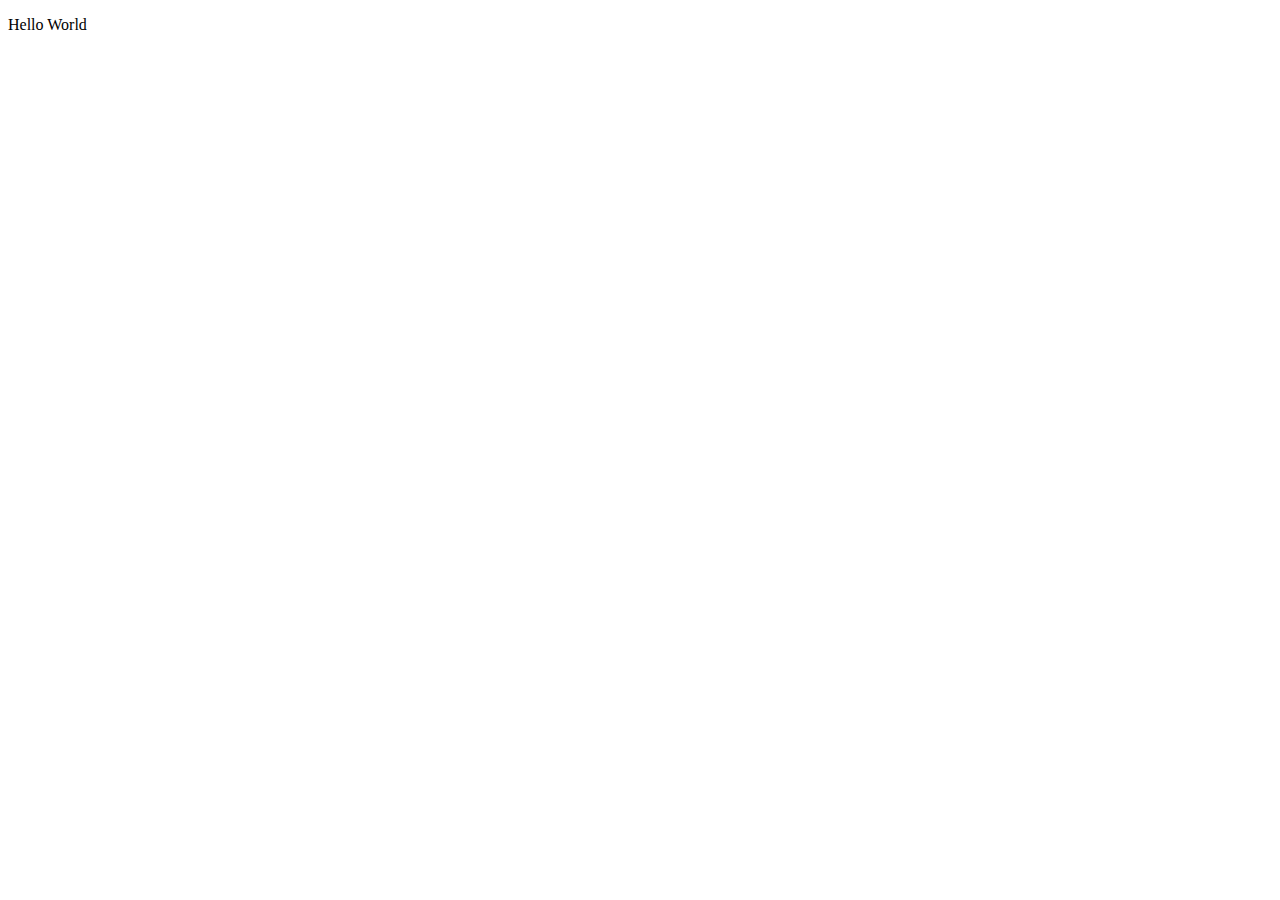
==== index.html @ bbb7200f "update" ====
<!DOCTYPE html>
<html lang="en">
<head>
    <meta charset="UTF-8">
    <meta name="viewport" content="width=device-width, initial-scale=1.0">
    <title>Document</title>
</head>
<body>

<p>Hello World</p>
    
</body>
</html>
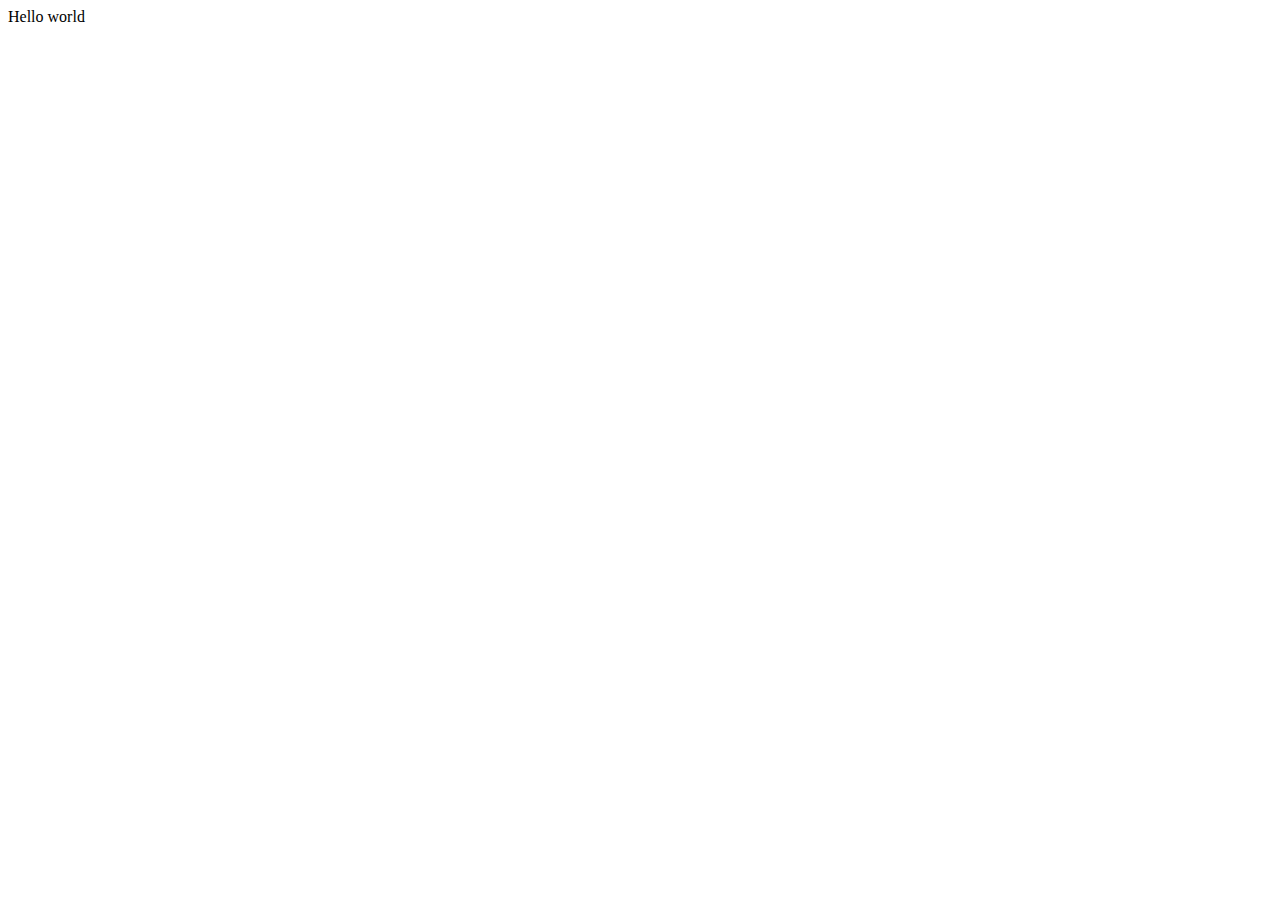
==== commit 6e772ab5: "update" ====
--- a/index.html
+++ b/index.html
@@ -1,13 +1,11 @@
 <!DOCTYPE html>
 <html lang="en">
 <head>
-    <meta charset="UTF-8">
-    <meta name="viewport" content="width=device-width, initial-scale=1.0">
-    <title>Document</title>
+  <meta charset="UTF-8">
+  <meta name="viewport" content="width=device-width, initial-scale=1.0">
+  <title>Document</title>
 </head>
 <body>
-
-<p>Hello World</p>
-    
+  Hello world
 </body>
 </html>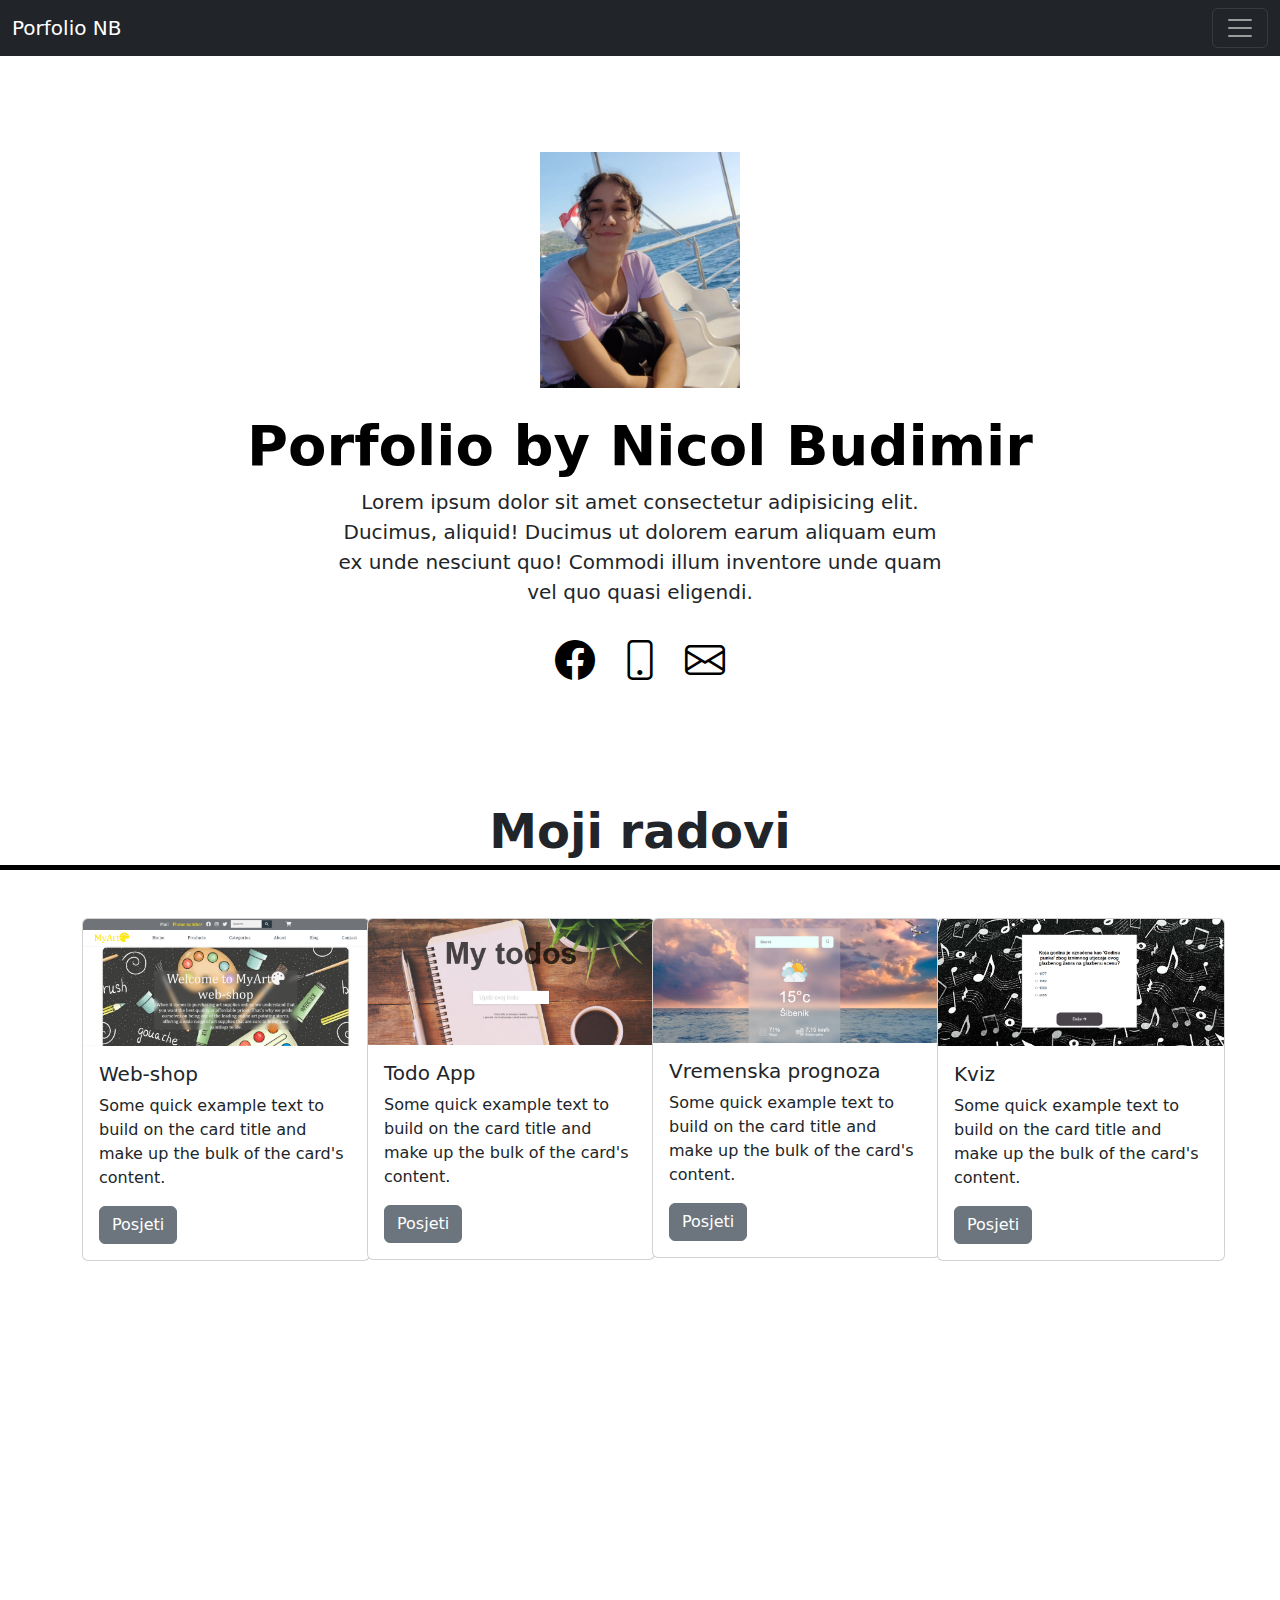
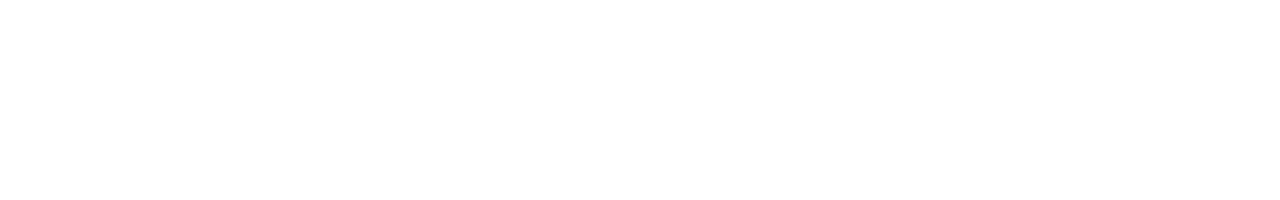
==== commit ac27fb79: "update" ====
--- a/index.html
+++ b/index.html
@@ -1,11 +1,151 @@
-<!DOCTYPE html>
+<!doctype html>
 <html lang="en">
-<head>
-  <meta charset="UTF-8">
-  <meta name="viewport" content="width=device-width, initial-scale=1.0">
-  <title>Document</title>
-</head>
-<body>
-  Hello world
-</body>
+  <head>
+    <meta charset="utf-8">
+    <meta name="viewport" content="width=device-width, initial-scale=1">
+    <title>Porfolio | Nicol Budimir</title>
+    <link href="https://cdn.jsdelivr.net/npm/bootstrap@5.3.3/dist/css/bootstrap.min.css" rel="stylesheet" integrity="sha384-QWTKZyjpPEjISv5WaRU9OFeRpok6YctnYmDr5pNlyT2bRjXh0JMhjY6hW+ALEwIH" crossorigin="anonymous">
+    <link rel="icon" type="image/png" sizes="16x16" href="/favicon-16x16.png">
+    <link rel="stylesheet" href="https://cdn.jsdelivr.net/npm/bootstrap-icons@1.11.3/font/bootstrap-icons.min.css">
+    <style>
+      body{
+        height: 200vh;
+      }
+
+      i {
+        font-size: 40px;
+        padding: 10px;
+        color: black;
+        
+      }
+
+      .moji_radovi{
+        border-bottom: 5px black solid;
+        padding-bottom: 5px;
+      }
+    </style>
+  </head>
+  <body>
+   
+    <nav class="navbar navbar-dark bg-dark sticky-top">
+      <div class="container-fluid">
+        <a class="navbar-brand" href="#">Porfolio NB</a>
+        <button class="navbar-toggler" type="button" data-bs-toggle="offcanvas" data-bs-target="#offcanvasDarkNavbar" aria-controls="offcanvasDarkNavbar" aria-label="Toggle navigation">
+          <span class="navbar-toggler-icon"></span>
+        </button>
+        <div class="offcanvas offcanvas-end text-bg-dark" tabindex="-1" id="offcanvasDarkNavbar" aria-labelledby="offcanvasDarkNavbarLabel">
+          <div class="offcanvas-header">
+            <h5 class="offcanvas-title" id="offcanvasDarkNavbarLabel">Porfolio</h5>
+            <button type="button" class="btn-close btn-close-white" data-bs-dismiss="offcanvas" aria-label="Close"></button>
+          </div>
+          <div class="offcanvas-body">
+            <ul class="navbar-nav justify-content-end flex-grow-1 pe-3">
+              <li class="nav-item">
+                <a class="nav-link active" aria-current="page" href="#about">O meni</a> 
+              </li>
+              <li class="nav-item">
+                <a class="nav-link" href="#radovi">Moji radovi</a>
+              </li>
+              <li class="nav-item dropdown">
+                <a class="nav-link dropdown-toggle" href="#" role="button" data-bs-toggle="dropdown" aria-expanded="false">
+                  Kontakt info
+                </a>
+                <ul class="dropdown-menu dropdown-menu-dark">
+                  <li><a class="dropdown-item" target="_blank" href="tel:+385919833798">+385 91 983 3798</a></li>
+                  <li><a class="dropdown-item" target="_blank" href="https://www.facebook.com/nicol.budimir/">Facebook</a></li>
+                  <li><a class="dropdown-item" target="_blank" href="mailto:nicolbudimir@gmail.com">Email</a></li>
+                </ul>
+              </li>
+            </ul>
+           
+          </div>
+        </div>
+      </div>
+    </nav>
+   
+    <div class="px-4 py-5 my-5 text-center" id="about">
+      <img class="d-block mx-auto mb-4" src="pictures/porfolio-pic.jpg" alt="" width="200" >
+      <h1 class="display-4 fw-bold text-body-emphasis">Porfolio by Nicol Budimir</h1>
+      <div class="col-lg-6 mx-auto">
+        <p class="lead mb-4">Lorem ipsum dolor sit amet consectetur adipisicing elit. Ducimus, aliquid! Ducimus ut dolorem earum aliquam eum ex unde nesciunt quo! Commodi illum inventore unde quam vel quo quasi eligendi.</p>
+
+        <p>
+           <a target="_blank" href="https://www.facebook.com/nicol.budimir/"><i class="bi bi-facebook"></i></a> 
+           <a target="_blank" href="tel:+385919833798"><i class="bi bi-phone"></i></a>  
+           <a target="_blank" href="mailto:nicolbudimir@gmail.com"><i class="bi bi-envelope"></i></a>  
+        
+        </p>
+        
+      </div>
+    </div>
+
+
+    <h2 id="radovi" class="text-center mb-5 fw-bold display-5 moji_radovi">Moji radovi</h2>
+
+    <div class="container">
+      <div class="row">
+        <div class="col-3 ">
+          <div class="card" style="width: 18rem;">
+            <img src="pictures/web-shop.png" class="card-img-top" alt="...">
+            <div class="card-body">
+              <h5 class="card-title">Web-shop</h5>
+              <p class="card-text">Some quick example text to build on the card title and make up the bulk of the card's content.</p>
+              <a href="https://nicol561.github.io/izrada-web-stranice-web-shop-Nicol561/web.shop/" class="btn btn-secondary">Posjeti</a>
+            </div>
+          </div>
+        </div>
+        <div class="col-3 ">
+          <div class="card" style="width: 18rem;">
+            <img src="pictures/todo.png" class="card-img-top" alt="...">
+            <div class="card-body">
+              <h5 class="card-title">Todo App</h5>
+              <p class="card-text">Some quick example text to build on the card title and make up the bulk of the card's content.</p>
+              <a target="_blank" href="#" class="btn btn-secondary">Posjeti</a>
+            </div>
+          </div>
+        </div>
+        <div class="col-3">
+          <div class="card" style="width: 18rem;">
+            <img src="pictures/vremenska-prognoza.png" class="card-img-top" alt="...">
+            <div class="card-body">
+              <h5 class="card-title">Vremenska prognoza</h5>
+              <p class="card-text">Some quick example text to build on the card title and make up the bulk of the card's content.</p>
+              <a href="#" class="btn btn-secondary">Posjeti</a>
+            </div>
+          </div>
+        </div>
+
+        <div class="col-3">
+          <div class="card" style="width: 18rem;">
+            <img src="pictures/kviz.png" class="card-img-top" alt="...">
+            <div class="card-body">
+              <h5 class="card-title">Kviz</h5>
+              <p class="card-text">Some quick example text to build on the card title and make up the bulk of the card's content.</p>
+              <a href="#" class="btn btn-secondary">Posjeti</a>
+            </div>
+          </div>
+        </div>
+      </div>
+    </div>
+
+
+
+
+
+
+
+
+
+
+
+    
+
+
+
+
+
+
+    <script src="https://cdn.jsdelivr.net/npm/@popperjs/core@2.11.8/dist/umd/popper.min.js" integrity="sha384-I7E8VVD/ismYTF4hNIPjVp/Zjvgyol6VFvRkX/vR+Vc4jQkC+hVqc2pM8ODewa9r" crossorigin="anonymous"></script>
+    <script src="https://cdn.jsdelivr.net/npm/bootstrap@5.3.3/dist/js/bootstrap.bundle.min.js" integrity="sha384-YvpcrYf0tY3lHB60NNkmXc5s9fDVZLESaAA55NDzOxhy9GkcIdslK1eN7N6jIeHz" crossorigin="anonymous"></script>
+  </body>
 </html>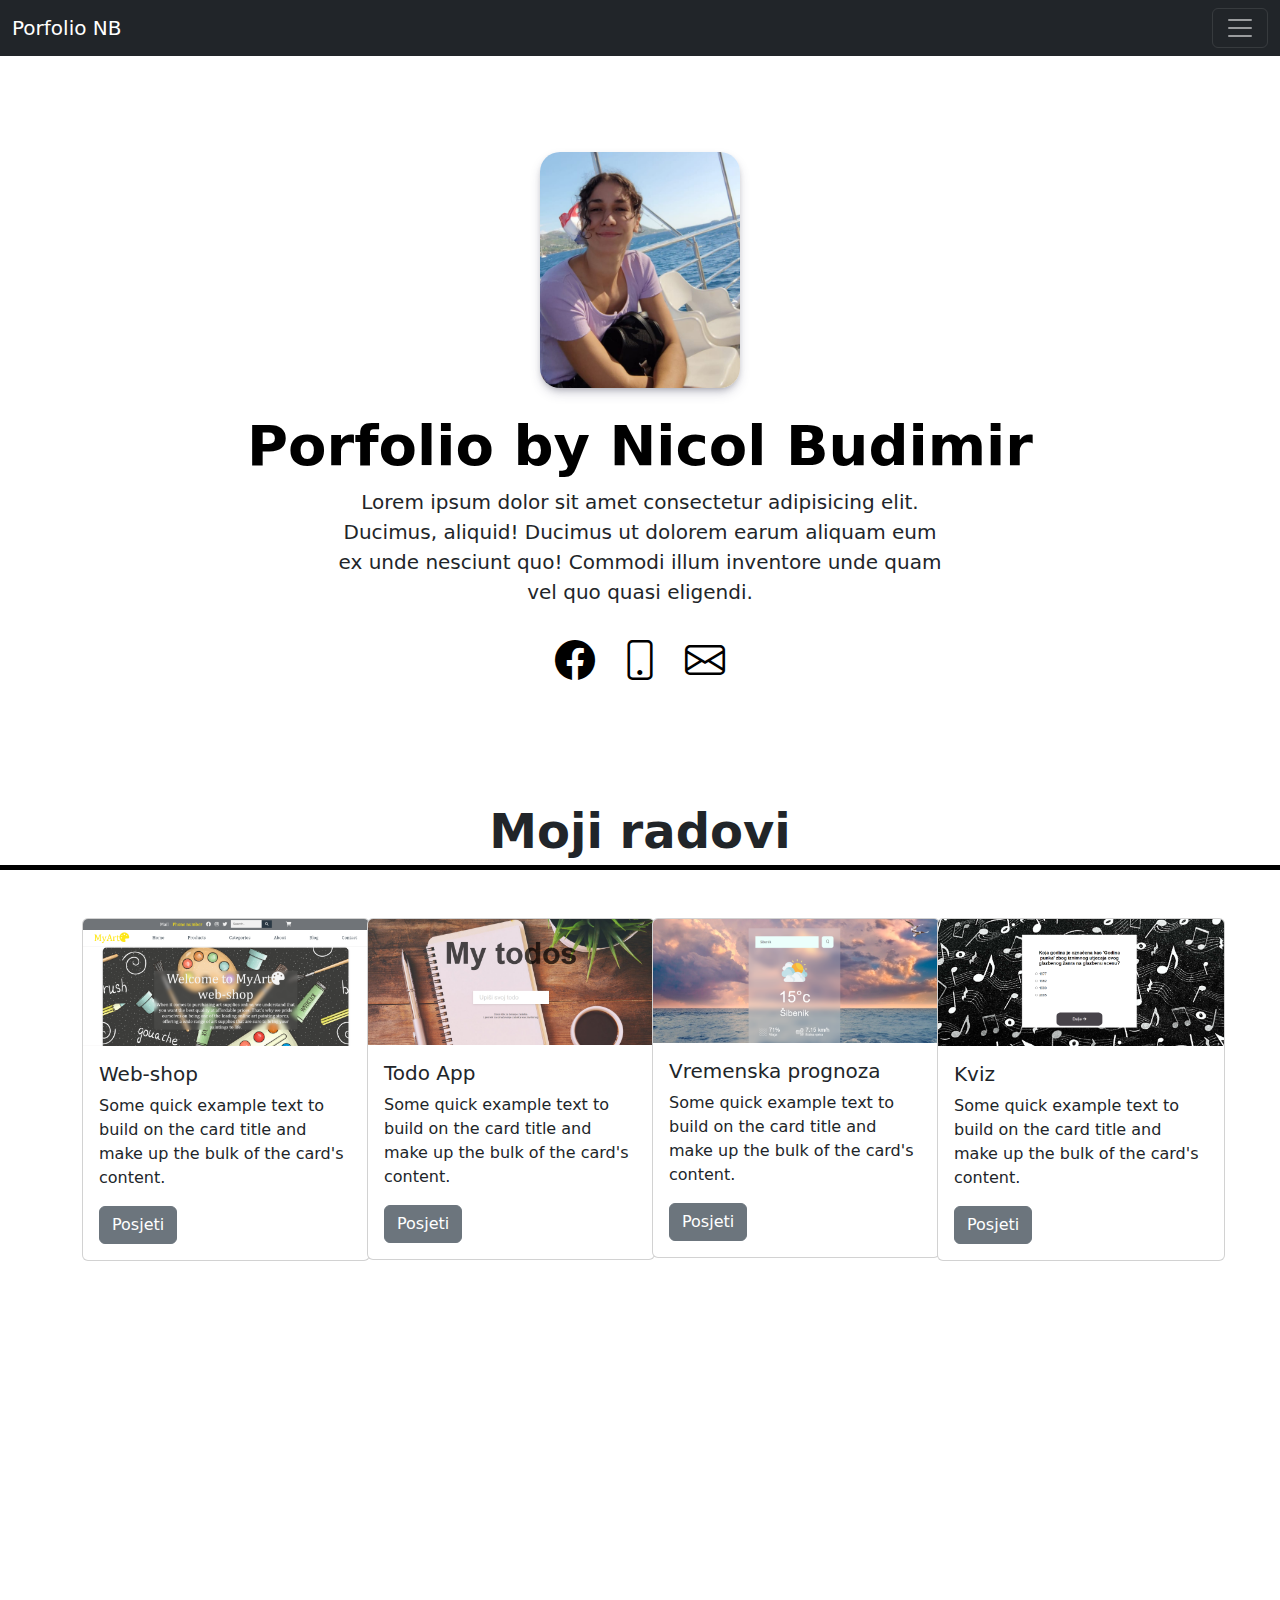
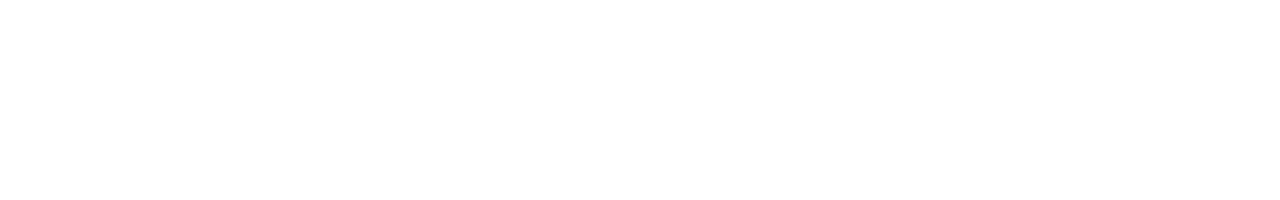
==== commit cd923f5f: "update2" ====
--- a/index.html
+++ b/index.html
@@ -22,6 +22,12 @@
       .moji_radovi{
         border-bottom: 5px black solid;
         padding-bottom: 5px;
+      }
+
+      .porfolio-pic{
+        
+        border-radius: 20px;
+        box-shadow: rgba(50, 50, 93, 0.25) 0px 6px 12px -2px, rgba(0, 0, 0, 0.3) 0px 3px 7px -3px;
       }
     </style>
   </head>
@@ -64,7 +70,7 @@
     </nav>
    
     <div class="px-4 py-5 my-5 text-center" id="about">
-      <img class="d-block mx-auto mb-4" src="pictures/porfolio-pic.jpg" alt="" width="200" >
+      <img class="d-block mx-auto mb-4 porfolio-pic" src="pictures/porfolio-pic.jpg" alt="" width="200" >
       <h1 class="display-4 fw-bold text-body-emphasis">Porfolio by Nicol Budimir</h1>
       <div class="col-lg-6 mx-auto">
         <p class="lead mb-4">Lorem ipsum dolor sit amet consectetur adipisicing elit. Ducimus, aliquid! Ducimus ut dolorem earum aliquam eum ex unde nesciunt quo! Commodi illum inventore unde quam vel quo quasi eligendi.</p>
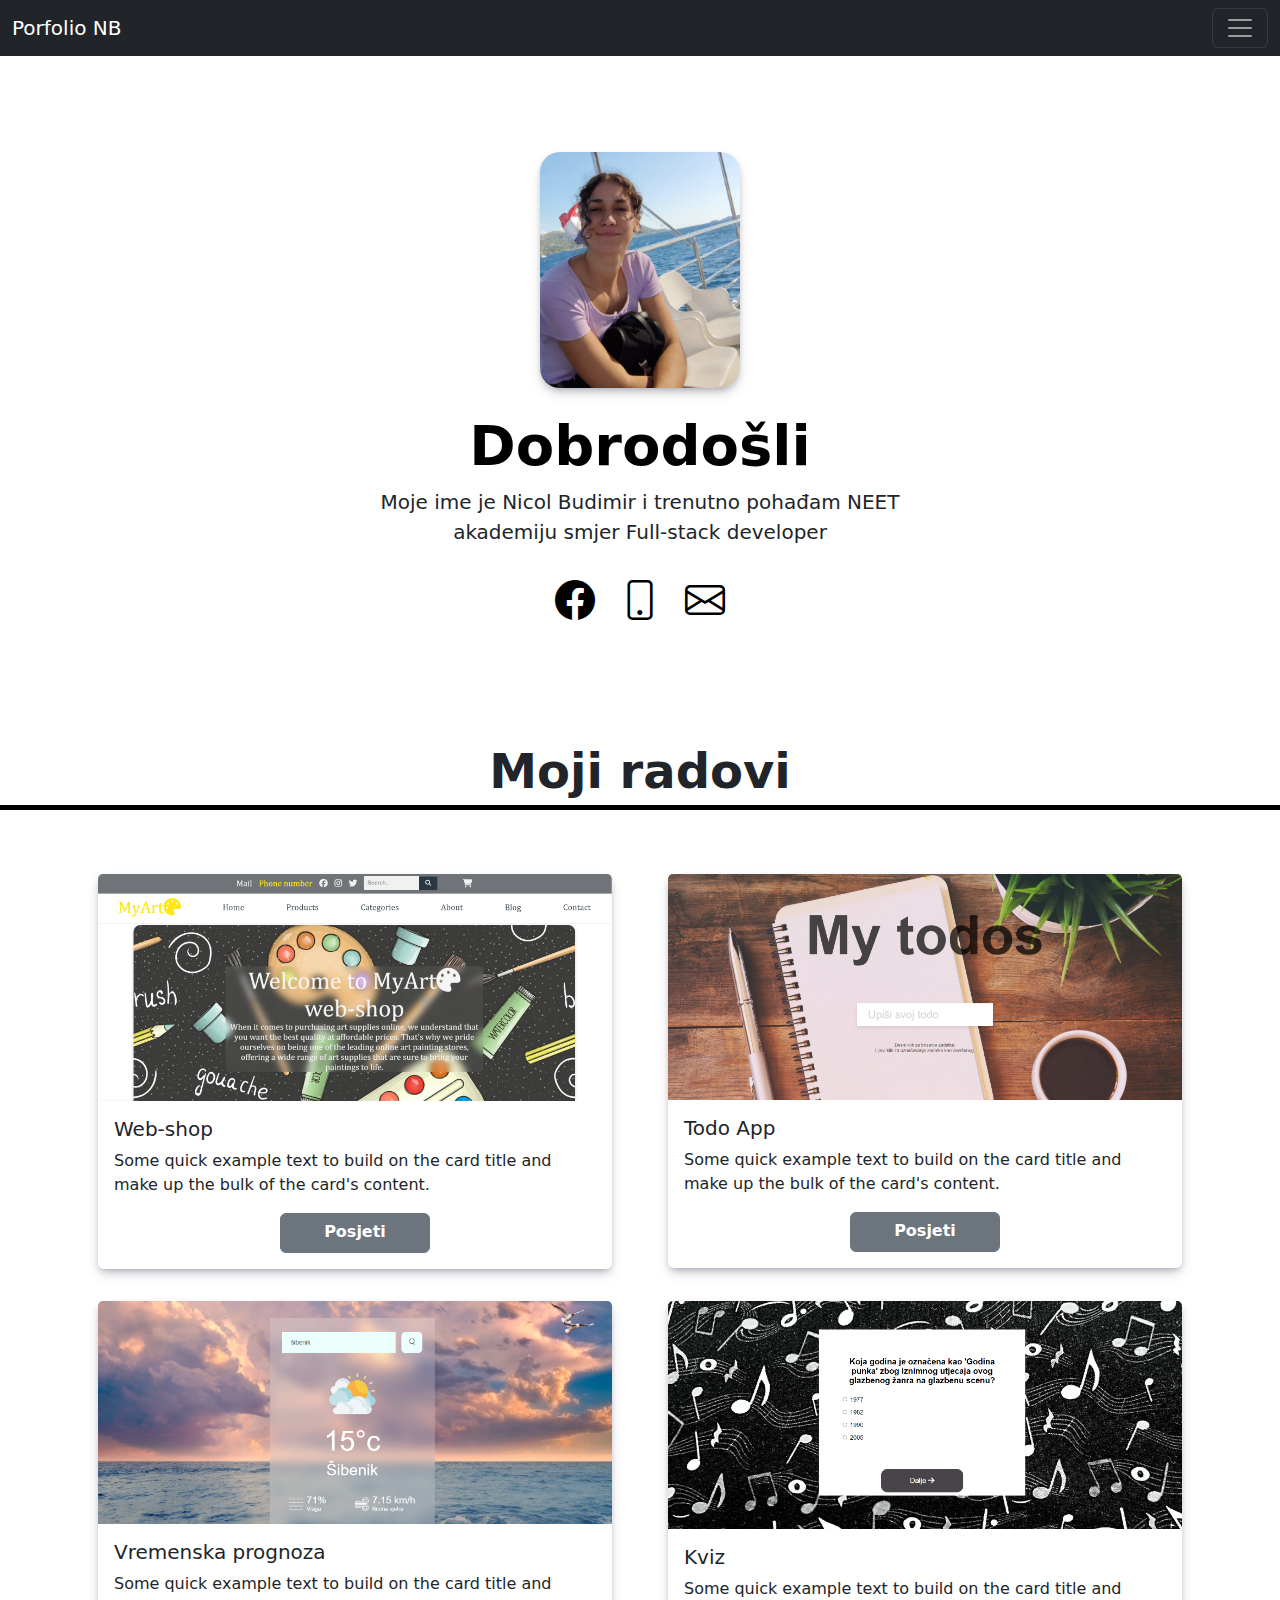
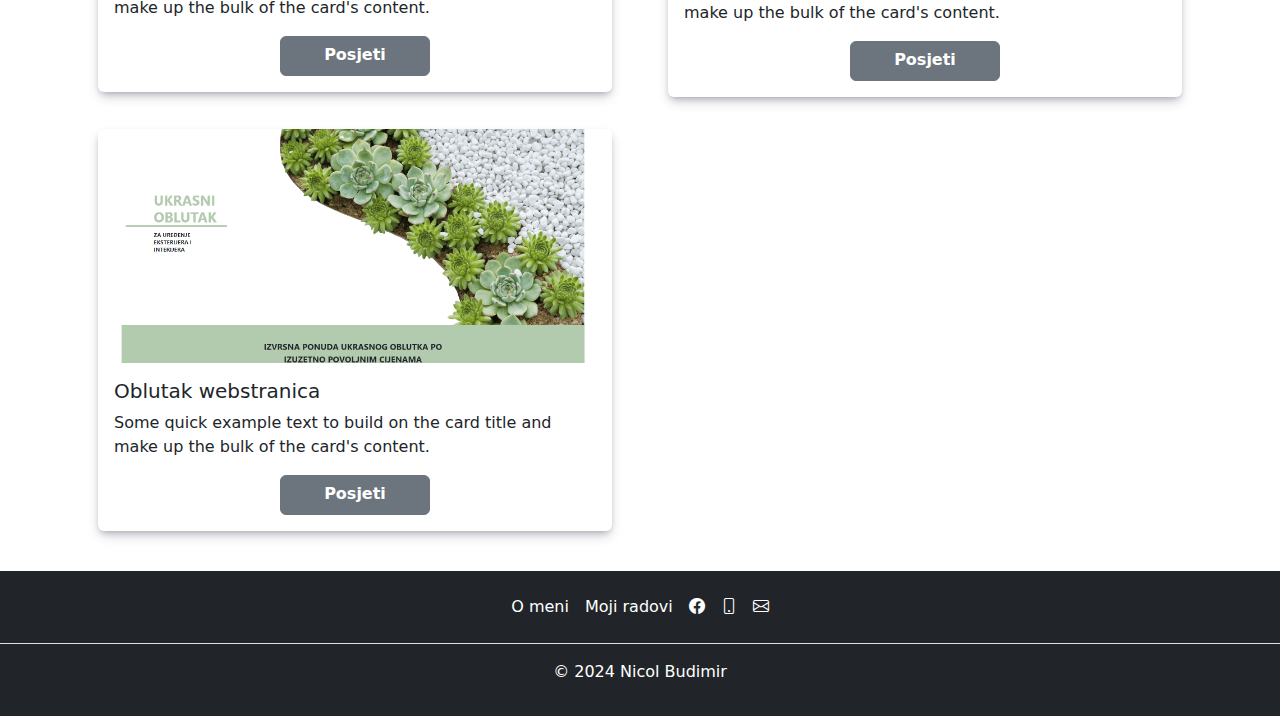
==== commit f64254e1: "update-radovi" ====
--- a/index.html
+++ b/index.html
@@ -12,12 +12,15 @@
         height: 200vh;
       }
 
-      i {
+      .ikone {
         font-size: 40px;
         padding: 10px;
         color: black;
         
       }
+      .linkovi{
+        color: white;
+      }
 
       .moji_radovi{
         border-bottom: 5px black solid;
@@ -25,9 +28,19 @@
       }
 
       .porfolio-pic{
-        
         border-radius: 20px;
         box-shadow: rgba(50, 50, 93, 0.25) 0px 6px 12px -2px, rgba(0, 0, 0, 0.3) 0px 3px 7px -3px;
+      }
+
+      .box{
+        box-shadow: rgba(50, 50, 93, 0.25) 0px 6px 12px -2px, rgba(0, 0, 0, 0.3) 0px 3px 7px -3px;
+      }
+
+      .posjeti{
+        width: 150px;
+        height: 40px;
+        font-weight: 700;
+       
       }
     </style>
   </head>
@@ -71,14 +84,14 @@
    
     <div class="px-4 py-5 my-5 text-center" id="about">
       <img class="d-block mx-auto mb-4 porfolio-pic" src="pictures/porfolio-pic.jpg" alt="" width="200" >
-      <h1 class="display-4 fw-bold text-body-emphasis">Porfolio by Nicol Budimir</h1>
+      <h1 class="display-4 fw-bold text-body-emphasis">Dobrodošli</h1>
       <div class="col-lg-6 mx-auto">
-        <p class="lead mb-4">Lorem ipsum dolor sit amet consectetur adipisicing elit. Ducimus, aliquid! Ducimus ut dolorem earum aliquam eum ex unde nesciunt quo! Commodi illum inventore unde quam vel quo quasi eligendi.</p>
+        <p class="lead mb-4">Moje ime je Nicol Budimir i trenutno pohađam NEET akademiju smjer Full-stack developer</p>
 
         <p>
-           <a target="_blank" href="https://www.facebook.com/nicol.budimir/"><i class="bi bi-facebook"></i></a> 
-           <a target="_blank" href="tel:+385919833798"><i class="bi bi-phone"></i></a>  
-           <a target="_blank" href="mailto:nicolbudimir@gmail.com"><i class="bi bi-envelope"></i></a>  
+           <a target="_blank" href="https://www.facebook.com/nicol.budimir/"><i class="bi bi-facebook ikone"></i></a> 
+           <a target="_blank" href="tel:+385919833798"><i class="bi bi-phone ikone"></i></a>  
+           <a target="_blank" href="mailto:nicolbudimir@gmail.com"><i class="bi bi-envelope ikone"></i></a>  
         
         </p>
         
@@ -90,48 +103,82 @@
 
     <div class="container">
       <div class="row">
-        <div class="col-3 ">
-          <div class="card" style="width: 18rem;">
-            <img src="pictures/web-shop.png" class="card-img-top" alt="...">
+        <div class="col-6 ">
+          <div class="card m-3 border-0  box">
+            <img src="pictures/web-shop.png" class="card-img-top" alt="web-shop">
             <div class="card-body">
               <h5 class="card-title">Web-shop</h5>
               <p class="card-text">Some quick example text to build on the card title and make up the bulk of the card's content.</p>
-              <a href="https://nicol561.github.io/izrada-web-stranice-web-shop-Nicol561/web.shop/" class="btn btn-secondary">Posjeti</a>
-            </div>
-          </div>
-        </div>
-        <div class="col-3 ">
-          <div class="card" style="width: 18rem;">
-            <img src="pictures/todo.png" class="card-img-top" alt="...">
+              <div class="d-flex justify-content-center">
+              <a target="_blank" href="https://nicol561.github.io/izrada-web-stranice-web-shop-Nicol561/web.shop/" class="btn btn-secondary posjeti">Posjeti</a>
+              </div>
+            </div>
+          </div>
+        </div>
+
+
+        <div class="col-6 ">
+          <div class="card m-3 border-0  box">
+            <img src="pictures/todo.png" class="card-img-top" alt="todo lista">
             <div class="card-body">
               <h5 class="card-title">Todo App</h5>
               <p class="card-text">Some quick example text to build on the card title and make up the bulk of the card's content.</p>
-              <a target="_blank" href="#" class="btn btn-secondary">Posjeti</a>
-            </div>
-          </div>
-        </div>
-        <div class="col-3">
-          <div class="card" style="width: 18rem;">
-            <img src="pictures/vremenska-prognoza.png" class="card-img-top" alt="...">
+              <div class="d-flex justify-content-center"> 
+                <a href="#" class="btn btn-secondary posjeti">Posjeti</a>
+              </div>
+            </div>
+          </div>
+        </div>
+      </div>
+
+
+       <div class="row">
+        <div class="col-6">
+          <div class="card m-3 border-0  box">
+            <img src="pictures/vremenska-prognoza.png" class="card-img-top" alt="vremenska prognoza">
             <div class="card-body">
               <h5 class="card-title">Vremenska prognoza</h5>
               <p class="card-text">Some quick example text to build on the card title and make up the bulk of the card's content.</p>
-              <a href="#" class="btn btn-secondary">Posjeti</a>
-            </div>
-          </div>
-        </div>
-
-        <div class="col-3">
-          <div class="card" style="width: 18rem;">
-            <img src="pictures/kviz.png" class="card-img-top" alt="...">
+              <div class="d-flex justify-content-center"> 
+                <a href="#" class="btn btn-secondary posjeti">Posjeti</a>
+              </div>
+            </div>
+          </div>
+        </div>
+
+        <div class="col-6">
+          <div class="card m-3 border-0  box">
+            <img src="pictures/kviz.png" class="card-img-top" alt="kviz">
             <div class="card-body">
               <h5 class="card-title">Kviz</h5>
               <p class="card-text">Some quick example text to build on the card title and make up the bulk of the card's content.</p>
-              <a href="#" class="btn btn-secondary">Posjeti</a>
-            </div>
-          </div>
-        </div>
-      </div>
+              <div class="d-flex justify-content-center"> 
+                <a href="#" class="btn btn-secondary posjeti">Posjeti</a>
+              </div>
+            </div>
+          </div>
+        </div>
+       </div>
+
+
+       <div class="row">
+        <div class="col-6">
+          <div class="card m-3 border-0  box">
+            <img src="pictures/oblutak-webpage.png" class="card-img-top" alt="oblutak stranica">
+            <div class="card-body">
+              <h5 class="card-title">Oblutak webstranica</h5>
+              <p class="card-text">Some quick example text to build on the card title and make up the bulk of the card's content.</p>
+               <div class="d-flex justify-content-center"> 
+                <a href="#" class="btn btn-secondary posjeti">Posjeti</a>
+              </div>
+            </div>
+          </div>
+        </div>
+
+        <div class="col-6"></div>
+
+
+       </div> 
     </div>
 
 
@@ -141,7 +188,18 @@
 
 
 
-
+    <div class="container-fluid m-0 p-0">
+      <footer class="py-3 my-4 bg-dark">
+        <ul class="nav justify-content-center border-bottom pb-3 mb-3">
+          <li class="nav-item"><a href="#about" class="nav-link px-2 text-body-white linkovi">O meni</a></li>
+          <li class="nav-item"><a href="#radovi" class="nav-link px-2 text-body-white linkovi">Moji radovi</a></li>
+          <li class="nav-item"><a target="_blank" href="https://www.facebook.com/nicol.budimir/" class="nav-link px-2 text-body-white"><i class="bi bi-facebook linkovi"></i></a></li>
+          <li class="nav-item"><a target="_blank" href="tel:+385919833798" class="nav-link px-2 text-body-white"><i class="bi bi-phone linkovi"></i></a></li>
+          <li class="nav-item"><a target="_blank" href="mailto:nicolbudimir@gmail.com" class="nav-link px-2 text-body-white"><i class="bi bi-envelope linkovi"></i></a></li>
+        </ul>
+        <p class="text-center text-white">© 2024 Nicol Budimir</p>
+      </footer>
+    </div>
 
 
     
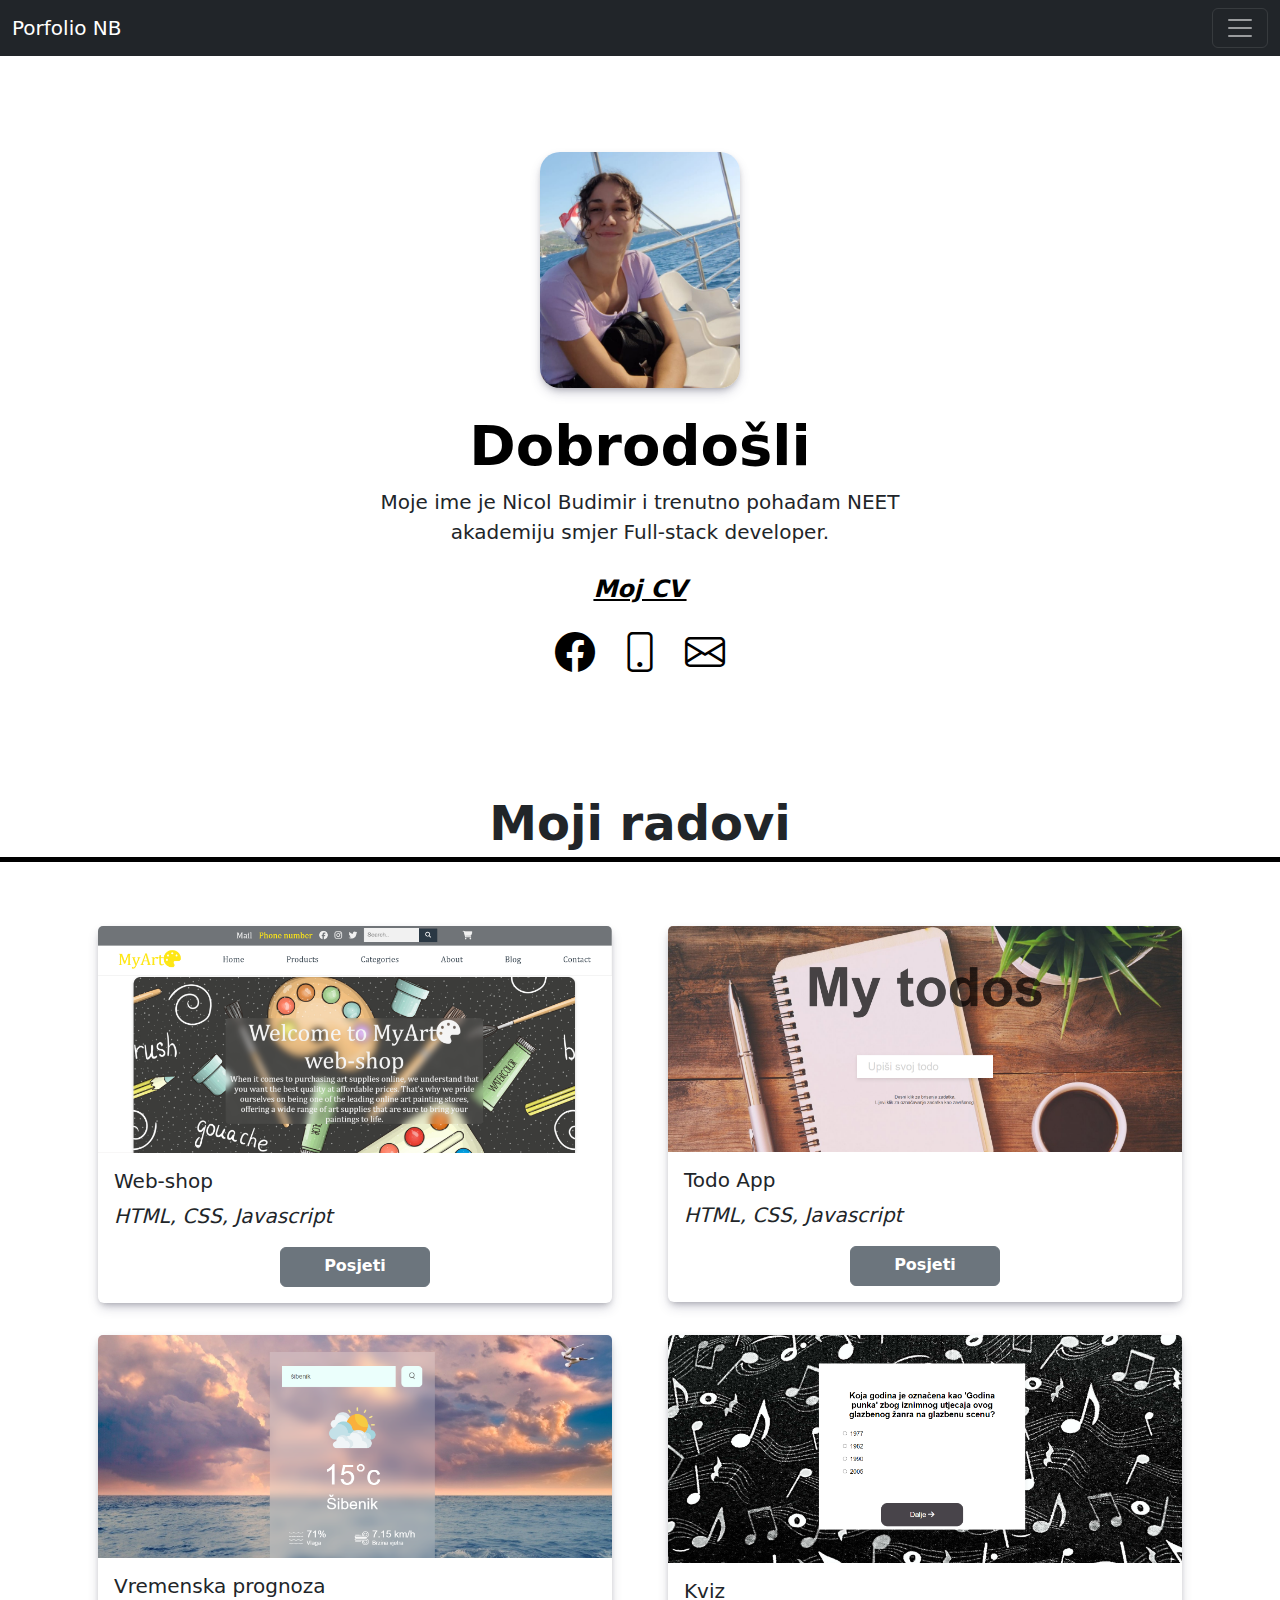
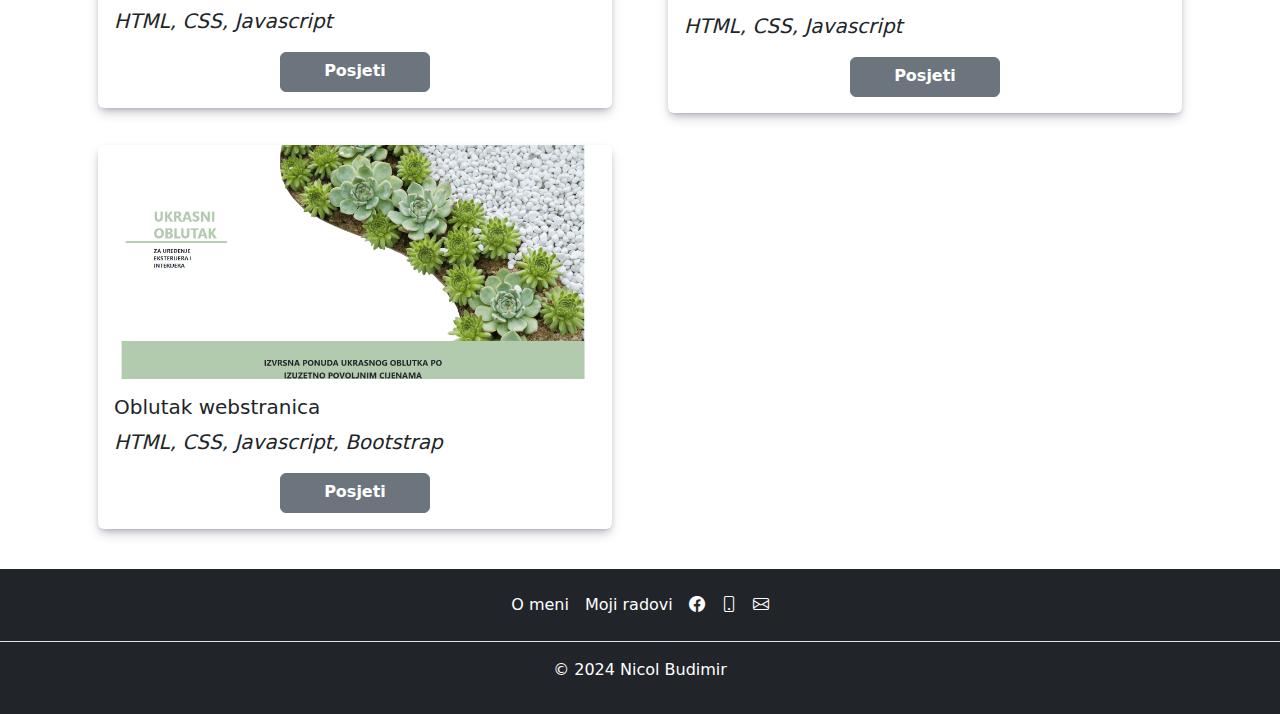
==== commit e2597618: "update-linkovi" ====
--- a/index.html
+++ b/index.html
@@ -35,12 +35,21 @@
       .box{
         box-shadow: rgba(50, 50, 93, 0.25) 0px 6px 12px -2px, rgba(0, 0, 0, 0.3) 0px 3px 7px -3px;
       }
+     
 
       .posjeti{
         width: 150px;
         height: 40px;
         font-weight: 700;
        
+      }
+      .CV{
+        color: black;
+        font-size: 24px;
+
+      }
+      .CV:hover{
+        color: rebeccapurple;
       }
     </style>
   </head>
@@ -86,7 +95,8 @@
       <img class="d-block mx-auto mb-4 porfolio-pic" src="pictures/porfolio-pic.jpg" alt="" width="200" >
       <h1 class="display-4 fw-bold text-body-emphasis">Dobrodošli</h1>
       <div class="col-lg-6 mx-auto">
-        <p class="lead mb-4">Moje ime je Nicol Budimir i trenutno pohađam NEET akademiju smjer Full-stack developer</p>
+        <p class="lead mb-4">Moje ime je Nicol Budimir i trenutno pohađam NEET akademiju smjer Full-stack developer.</p>
+        <p class=" fst-italic fw-bold"><a target="_blank" class="CV" href="https://europa.eu/europass/eportfolio/api/eprofile/shared-profile/nicol-budimir/ce0c52ce-69ea-41b4-8c85-17e9a0ddc0f0?view=html">Moj CV</a></p>
 
         <p>
            <a target="_blank" href="https://www.facebook.com/nicol.budimir/"><i class="bi bi-facebook ikone"></i></a> 
@@ -104,11 +114,11 @@
     <div class="container">
       <div class="row">
         <div class="col-6 ">
-          <div class="card m-3 border-0  box">
+          <div class="card m-3 border-0  box ">
             <img src="pictures/web-shop.png" class="card-img-top" alt="web-shop">
             <div class="card-body">
               <h5 class="card-title">Web-shop</h5>
-              <p class="card-text">Some quick example text to build on the card title and make up the bulk of the card's content.</p>
+              <p class="card-text lead fst-italic">HTML, CSS, Javascript</p>
               <div class="d-flex justify-content-center">
               <a target="_blank" href="https://nicol561.github.io/izrada-web-stranice-web-shop-Nicol561/web.shop/" class="btn btn-secondary posjeti">Posjeti</a>
               </div>
@@ -122,9 +132,9 @@
             <img src="pictures/todo.png" class="card-img-top" alt="todo lista">
             <div class="card-body">
               <h5 class="card-title">Todo App</h5>
-              <p class="card-text">Some quick example text to build on the card title and make up the bulk of the card's content.</p>
+              <p class="card-text lead fst-italic">HTML, CSS, Javascript</p>
               <div class="d-flex justify-content-center"> 
-                <a href="#" class="btn btn-secondary posjeti">Posjeti</a>
+                <a target="_blank" href="https://nicol561.github.io/todo_list/" class="btn btn-secondary posjeti">Posjeti</a>
               </div>
             </div>
           </div>
@@ -138,9 +148,9 @@
             <img src="pictures/vremenska-prognoza.png" class="card-img-top" alt="vremenska prognoza">
             <div class="card-body">
               <h5 class="card-title">Vremenska prognoza</h5>
-              <p class="card-text">Some quick example text to build on the card title and make up the bulk of the card's content.</p>
+              <p class="card-text lead fst-italic">HTML, CSS, Javascript</p>
               <div class="d-flex justify-content-center"> 
-                <a href="#" class="btn btn-secondary posjeti">Posjeti</a>
+                <a target="_blank" href="https://nicol561.github.io/vremenska_prognoza/" class="btn btn-secondary posjeti">Posjeti</a>
               </div>
             </div>
           </div>
@@ -151,9 +161,9 @@
             <img src="pictures/kviz.png" class="card-img-top" alt="kviz">
             <div class="card-body">
               <h5 class="card-title">Kviz</h5>
-              <p class="card-text">Some quick example text to build on the card title and make up the bulk of the card's content.</p>
+              <p class="card-text lead fst-italic">HTML, CSS, Javascript</p>
               <div class="d-flex justify-content-center"> 
-                <a href="#" class="btn btn-secondary posjeti">Posjeti</a>
+                <a target="_blank" href="https://nicol561.github.io/kviz/" class="btn btn-secondary posjeti">Posjeti</a>
               </div>
             </div>
           </div>
@@ -167,9 +177,9 @@
             <img src="pictures/oblutak-webpage.png" class="card-img-top" alt="oblutak stranica">
             <div class="card-body">
               <h5 class="card-title">Oblutak webstranica</h5>
-              <p class="card-text">Some quick example text to build on the card title and make up the bulk of the card's content.</p>
+              <p class="card-text lead fst-italic">HTML, CSS, Javascript, Bootstrap</p>
                <div class="d-flex justify-content-center"> 
-                <a href="#" class="btn btn-secondary posjeti">Posjeti</a>
+                <a target="_blank" href="https://nicol561.github.io/oblutak/" class="btn btn-secondary posjeti">Posjeti</a>
               </div>
             </div>
           </div>
